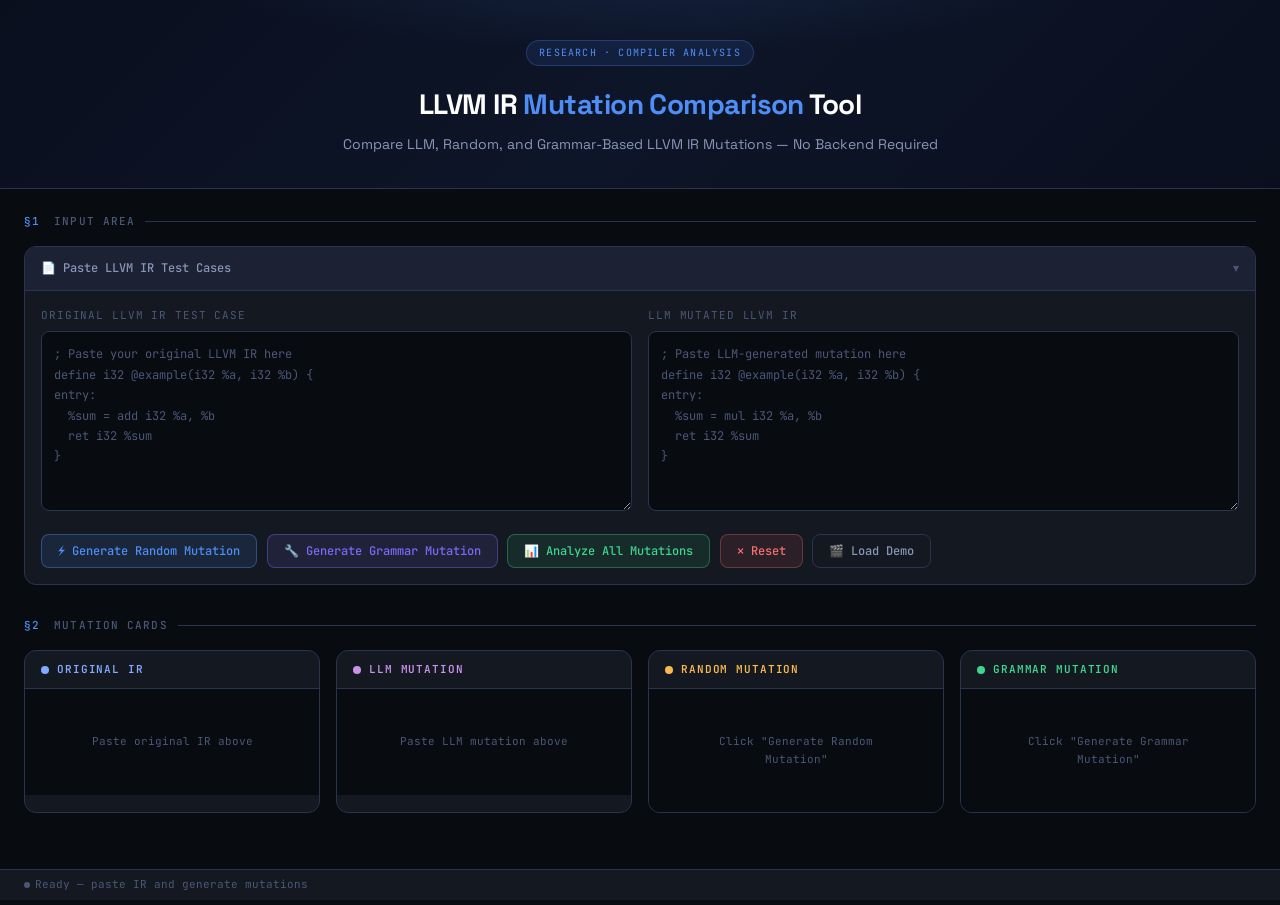
==== static/llvm-mutation-tool.html @ c58f556b "Added comparisions" ====
<!DOCTYPE html>
<html lang="en">
<head>
<meta charset="UTF-8">
<meta name="viewport" content="width=device-width, initial-scale=1.0">
<title>LLVM IR Mutation Comparison Tool</title>
<style>
@import url('https://fonts.googleapis.com/css2?family=JetBrains+Mono:wght@300;400;500;600&family=Space+Grotesk:wght@300;400;500;600;700&display=swap');

*, *::before, *::after { box-sizing: border-box; margin: 0; padding: 0; }

:root {
  --bg0: #080b10;
  --bg1: #0e1117;
  --bg2: #141820;
  --bg3: #1c2233;
  --bg4: #232b3e;
  --border: #2a3350;
  --border2: #3a4a6b;
  --text: #d4daf0;
  --text2: #8896b8;
  --text3: #4a5878;
  --accent: #4f8ef7;
  --accent2: #7c6af7;
  --green: #3dd68c;
  --red: #f76f6f;
  --amber: #f7b94f;
  --teal: #3dcfcf;
  --pink: #f76fbe;
  --mono: 'JetBrains Mono', monospace;
  --sans: 'Space Grotesk', sans-serif;
  --r: 8px;
  --r2: 12px;
}

html { scroll-behavior: smooth; }
body { background: var(--bg0); color: var(--text); font-family: var(--sans); font-size: 14px; line-height: 1.6; min-height: 100vh; overflow-x: hidden; }

/* SCROLLBAR */
::-webkit-scrollbar { width: 5px; height: 5px; }
::-webkit-scrollbar-track { background: var(--bg1); }
::-webkit-scrollbar-thumb { background: var(--border2); border-radius: 3px; }

/* HEADER */
.header {
  background: linear-gradient(135deg, #0a0f1e 0%, #0d1528 50%, #0a0f1e 100%);
  border-bottom: 1px solid var(--border);
  padding: 2.5rem 2rem 2rem;
  text-align: center;
  position: relative;
  overflow: hidden;
}
.header::before {
  content: '';
  position: absolute; inset: 0;
  background: radial-gradient(ellipse 60% 80% at 50% -20%, rgba(79,142,247,.12) 0%, transparent 60%);
  pointer-events: none;
}
.header-badge {
  display: inline-block;
  font-family: var(--mono);
  font-size: 10px;
  letter-spacing: .12em;
  text-transform: uppercase;
  color: var(--accent);
  background: rgba(79,142,247,.1);
  border: 1px solid rgba(79,142,247,.25);
  padding: 4px 12px;
  border-radius: 20px;
  margin-bottom: 1rem;
}
.header h1 {
  font-size: clamp(20px, 3vw, 28px);
  font-weight: 700;
  color: #fff;
  letter-spacing: -.02em;
  margin-bottom: .4rem;
}
.header h1 span { color: var(--accent); }
.header p { color: var(--text2); font-size: 14px; }

/* LAYOUT */
.container { max-width: 1400px; margin: 0 auto; padding: 1.5rem; }
.section { margin-bottom: 2rem; }
.section-title {
  font-family: var(--mono);
  font-size: 11px;
  font-weight: 500;
  letter-spacing: .1em;
  text-transform: uppercase;
  color: var(--text3);
  margin-bottom: 1rem;
  display: flex;
  align-items: center;
  gap: 10px;
}
.section-title::after { content: ''; flex: 1; height: 1px; background: var(--border); }
.section-title span { color: var(--accent); margin-right: 4px; }

/* PANELS */
.panel {
  background: var(--bg2);
  border: 1px solid var(--border);
  border-radius: var(--r2);
  overflow: hidden;
  transition: border-color .2s;
}
.panel:hover { border-color: var(--border2); }
.panel-header {
  padding: .75rem 1rem;
  background: var(--bg3);
  border-bottom: 1px solid var(--border);
  display: flex;
  align-items: center;
  justify-content: space-between;
  cursor: pointer;
  user-select: none;
}
.panel-header:hover { background: var(--bg4); }
.panel-title { font-family: var(--mono); font-size: 12px; font-weight: 500; color: var(--text2); display: flex; align-items: center; gap: 8px; }
.panel-chevron { color: var(--text3); font-size: 12px; transition: transform .2s; }
.panel.collapsed .panel-chevron { transform: rotate(-90deg); }
.panel.collapsed .panel-body { display: none; }
.panel-body { padding: 1rem; }

/* INPUTS */
.input-grid { display: grid; grid-template-columns: 1fr 1fr; gap: 1rem; }
@media(max-width:900px) { .input-grid { grid-template-columns: 1fr; } }

.input-label {
  font-family: var(--mono);
  font-size: 11px;
  color: var(--text3);
  text-transform: uppercase;
  letter-spacing: .08em;
  margin-bottom: .4rem;
}
.ir-textarea {
  width: 100%;
  background: var(--bg0);
  border: 1px solid var(--border);
  color: var(--teal);
  font-family: var(--mono);
  font-size: 12px;
  line-height: 1.7;
  padding: .75rem;
  border-radius: var(--r);
  resize: vertical;
  min-height: 180px;
  outline: none;
  transition: border-color .2s;
  tab-size: 2;
}
.ir-textarea:focus { border-color: var(--accent); }
.ir-textarea::placeholder { color: var(--text3); }

/* BUTTONS */
.btn-row { display: flex; flex-wrap: wrap; gap: .6rem; margin-top: 1rem; }
.btn {
  display: inline-flex;
  align-items: center;
  gap: 6px;
  padding: 8px 16px;
  border-radius: var(--r);
  border: 1px solid;
  font-family: var(--mono);
  font-size: 12px;
  font-weight: 500;
  cursor: pointer;
  transition: all .15s;
  outline: none;
  white-space: nowrap;
}
.btn:active { transform: scale(.97); }
.btn-primary { background: rgba(79,142,247,.12); border-color: rgba(79,142,247,.4); color: var(--accent); }
.btn-primary:hover { background: rgba(79,142,247,.2); border-color: var(--accent); }
.btn-purple { background: rgba(124,106,247,.12); border-color: rgba(124,106,247,.4); color: var(--accent2); }
.btn-purple:hover { background: rgba(124,106,247,.2); border-color: var(--accent2); }
.btn-green { background: rgba(61,214,140,.1); border-color: rgba(61,214,140,.35); color: var(--green); }
.btn-green:hover { background: rgba(61,214,140,.18); border-color: var(--green); }
.btn-ghost { background: transparent; border-color: var(--border); color: var(--text2); }
.btn-ghost:hover { background: var(--bg3); border-color: var(--border2); color: var(--text); }
.btn-danger { background: rgba(247,111,111,.1); border-color: rgba(247,111,111,.3); color: var(--red); }
.btn-danger:hover { background: rgba(247,111,111,.18); }

/* MUTATION CARDS GRID */
.mutation-grid { display: grid; grid-template-columns: repeat(4, 1fr); gap: 1rem; }
@media(max-width:1200px) { .mutation-grid { grid-template-columns: repeat(2, 1fr); } }
@media(max-width:600px) { .mutation-grid { grid-template-columns: 1fr; } }

.mutation-card {
  background: var(--bg2);
  border-radius: var(--r2);
  border: 1px solid var(--border);
  overflow: hidden;
  transition: border-color .2s, transform .2s;
}
.mutation-card:hover { border-color: var(--border2); transform: translateY(-2px); }
.card-header {
  padding: .6rem 1rem;
  display: flex;
  align-items: center;
  gap: 8px;
  border-bottom: 1px solid var(--border);
}
.card-dot { width: 8px; height: 8px; border-radius: 50%; flex-shrink: 0; }
.card-title { font-family: var(--mono); font-size: 11px; font-weight: 600; text-transform: uppercase; letter-spacing: .08em; }
.card-body-ir { padding: .75rem; background: var(--bg0); max-height: 280px; overflow-y: auto; }
.card-body-ir pre { font-family: var(--mono); font-size: 11px; line-height: 1.8; white-space: pre-wrap; word-break: break-all; }
.empty-ir { color: var(--text3); font-family: var(--mono); font-size: 11px; padding: 2rem; text-align: center; }

/* SYNTAX HIGHLIGHTING */
.kw { color: #c792ea; }
.ty { color: #82aaff; }
.fn { color: #ffcb6b; }
.num { color: #f78c6c; }
.cm { color: #546e7a; font-style: italic; }
.lb { color: var(--teal); }
.op { color: #f07178; }
.reg { color: #c3e88d; }
.str { color: #c3e88d; }

/* METRICS TABLE */
.metrics-table { width: 100%; border-collapse: collapse; font-size: 13px; }
.metrics-table th {
  background: var(--bg3);
  color: var(--text2);
  font-family: var(--mono);
  font-size: 11px;
  font-weight: 500;
  text-transform: uppercase;
  letter-spacing: .06em;
  padding: 10px 14px;
  text-align: left;
  border-bottom: 1px solid var(--border);
}
.metrics-table th:not(:first-child) { text-align: center; }
.metrics-table td { padding: 9px 14px; border-bottom: 1px solid rgba(42,51,80,.5); color: var(--text2); vertical-align: middle; }
.metrics-table td:first-child { font-family: var(--mono); font-size: 12px; color: var(--text3); }
.metrics-table td:not(:first-child) { text-align: center; }
.metrics-table tr:hover td { background: rgba(255,255,255,.02); }
.metric-val { font-family: var(--mono); font-weight: 600; color: var(--text); }
.metric-best { color: var(--green); }

/* VALIDATION BADGES */
.badge-row { display: flex; flex-wrap: wrap; gap: 6px; }
.badge {
  display: inline-flex;
  align-items: center;
  gap: 5px;
  padding: 3px 9px;
  border-radius: 4px;
  font-family: var(--mono);
  font-size: 11px;
  font-weight: 500;
}
.badge-pass { background: rgba(61,214,140,.12); color: var(--green); border: 1px solid rgba(61,214,140,.3); }
.badge-fail { background: rgba(247,111,111,.1); color: var(--red); border: 1px solid rgba(247,111,111,.25); }
.badge-warn { background: rgba(247,185,79,.1); color: var(--amber); border: 1px solid rgba(247,185,79,.25); }

/* PROGRESS BARS */
.progress-row { display: flex; align-items: center; gap: 10px; margin-bottom: .75rem; }
.progress-label { font-family: var(--mono); font-size: 11px; color: var(--text2); width: 180px; flex-shrink: 0; }
.progress-bar-wrap { flex: 1; background: var(--bg3); border-radius: 10px; height: 8px; overflow: hidden; }
.progress-bar { height: 100%; border-radius: 10px; transition: width .6s cubic-bezier(.4,0,.2,1); }
.progress-val { font-family: var(--mono); font-size: 11px; color: var(--text2); width: 36px; text-align: right; flex-shrink: 0; }

/* CFG DIAGRAM */
.cfg-grid { display: grid; grid-template-columns: repeat(4, 1fr); gap: 1rem; }
@media(max-width:1200px) { .cfg-grid { grid-template-columns: repeat(2, 1fr); } }
@media(max-width:600px) { .cfg-grid { grid-template-columns: 1fr; } }

.cfg-card { background: var(--bg2); border: 1px solid var(--border); border-radius: var(--r2); padding: 1rem; }
.cfg-card-title { font-family: var(--mono); font-size: 11px; text-transform: uppercase; letter-spacing: .08em; margin-bottom: 1rem; text-align: center; }
.cfg-diagram { display: flex; flex-direction: column; align-items: center; gap: 0; }
.cfg-node {
  padding: 6px 14px;
  border-radius: 6px;
  font-family: var(--mono);
  font-size: 11px;
  font-weight: 500;
  text-align: center;
  white-space: nowrap;
  min-width: 80px;
}
.cfg-entry { background: rgba(79,142,247,.15); border: 1px solid rgba(79,142,247,.4); color: var(--accent); }
.cfg-block { background: rgba(61,207,207,.1); border: 1px solid rgba(61,207,207,.3); color: var(--teal); }
.cfg-branch { background: rgba(247,185,79,.1); border: 1px solid rgba(247,185,79,.3); color: var(--amber); }
.cfg-exit { background: rgba(61,214,140,.1); border: 1px solid rgba(61,214,140,.3); color: var(--green); }
.cfg-arrow { color: var(--text3); font-family: var(--mono); font-size: 14px; line-height: 1; padding: 2px 0; }
.cfg-parallel { display: flex; gap: 8px; align-items: flex-start; }
.cfg-parallel-col { display: flex; flex-direction: column; align-items: center; gap: 0; }
.cfg-merge { display: flex; align-items: center; gap: 4px; font-family: var(--mono); font-size: 10px; color: var(--text3); }

/* CONCLUSION */
.conclusion-box {
  background: var(--bg2);
  border: 1px solid var(--border);
  border-left: 3px solid var(--accent);
  border-radius: var(--r2);
  padding: 1.25rem 1.5rem;
}
.conclusion-text { font-size: 14px; color: var(--text2); line-height: 1.8; }
.conclusion-text strong { color: var(--text); font-weight: 600; }

/* SCORE CELLS in evaluation */
.eval-grid { display: grid; grid-template-columns: repeat(3, 1fr); gap: 1rem; margin-bottom: 1rem; }
@media(max-width:800px) { .eval-grid { grid-template-columns: 1fr; } }
.eval-card { background: var(--bg3); border: 1px solid var(--border); border-radius: var(--r); padding: 1rem; }
.eval-card-title { font-family: var(--mono); font-size: 11px; text-transform: uppercase; letter-spacing: .07em; color: var(--text3); margin-bottom: .5rem; }
.eval-card-name { font-size: 13px; font-weight: 600; color: var(--text); margin-bottom: .75rem; }

/* VALIDATION GRID */
.val-grid { display: grid; grid-template-columns: repeat(4, 1fr); gap: 1rem; }
@media(max-width:1000px) { .val-grid { grid-template-columns: repeat(2, 1fr); } }

.val-card { background: var(--bg2); border: 1px solid var(--border); border-radius: var(--r2); overflow: hidden; }
.val-card-title { padding: .6rem 1rem; background: var(--bg3); border-bottom: 1px solid var(--border); font-family: var(--mono); font-size: 11px; text-transform: uppercase; letter-spacing: .07em; color: var(--text2); }
.val-card-body { padding: .75rem 1rem; }

/* FLASH ANIMATION */
@keyframes pulse { 0%,100%{opacity:1} 50%{opacity:.5} }
.loading { animation: pulse 1s infinite; color: var(--text3); font-family: var(--mono); font-size: 12px; padding: 1rem; text-align: center; }

/* DIVIDER */
hr { border: none; border-top: 1px solid var(--border); margin: 1.5rem 0; }

/* DIFF HIGHLIGHT */
.diff-add { background: rgba(61,214,140,.08); color: var(--green); }
.diff-del { background: rgba(247,111,111,.08); color: var(--red); text-decoration: line-through; opacity: .6; }

/* TOOLTIP */
[data-tip] { position: relative; cursor: help; }
[data-tip]::after {
  content: attr(data-tip);
  position: absolute;
  bottom: calc(100% + 6px);
  left: 50%;
  transform: translateX(-50%);
  background: var(--bg4);
  border: 1px solid var(--border2);
  color: var(--text);
  font-family: var(--mono);
  font-size: 11px;
  padding: 4px 8px;
  border-radius: 4px;
  white-space: nowrap;
  pointer-events: none;
  opacity: 0;
  transition: opacity .15s;
  z-index: 10;
}
[data-tip]:hover::after { opacity: 1; }

/* STATUS BAR */
.status-bar {
  position: fixed;
  bottom: 0; left: 0; right: 0;
  background: var(--bg2);
  border-top: 1px solid var(--border);
  padding: 6px 1.5rem;
  display: flex;
  align-items: center;
  gap: 1.5rem;
  font-family: var(--mono);
  font-size: 11px;
  color: var(--text3);
  z-index: 50;
}
.status-item { display: flex; align-items: center; gap: 5px; }
.status-dot { width: 6px; height: 6px; border-radius: 50%; }
.status-dot.green { background: var(--green); box-shadow: 0 0 6px var(--green); }
.status-dot.gray { background: var(--text3); }

body { padding-bottom: 36px; }
</style>
</head>
<body>

<div class="header">
  <div class="header-badge">research · compiler analysis</div>
  <h1>LLVM IR <span>Mutation Comparison</span> Tool</h1>
  <p>Compare LLM, Random, and Grammar-Based LLVM IR Mutations — No Backend Required</p>
</div>

<div class="container">

<!-- SECTION 2: INPUT -->
<div class="section">
  <div class="section-title"><span>§1</span> Input Area</div>
  <div class="panel">
    <div class="panel-header" onclick="togglePanel(this)">
      <span class="panel-title">📄 Paste LLVM IR Test Cases</span>
      <span class="panel-chevron">▾</span>
    </div>
    <div class="panel-body">
      <div class="input-grid">
        <div>
          <div class="input-label">Original LLVM IR Test Case</div>
          <textarea class="ir-textarea" id="ir-original" placeholder="; Paste your original LLVM IR here&#10;define i32 @example(i32 %a, i32 %b) {&#10;entry:&#10;  %sum = add i32 %a, %b&#10;  ret i32 %sum&#10;}" spellcheck="false"></textarea>
        </div>
        <div>
          <div class="input-label">LLM Mutated LLVM IR</div>
          <textarea class="ir-textarea" id="ir-llm" placeholder="; Paste LLM-generated mutation here&#10;define i32 @example(i32 %a, i32 %b) {&#10;entry:&#10;  %sum = mul i32 %a, %b&#10;  ret i32 %sum&#10;}" spellcheck="false"></textarea>
        </div>
      </div>
      <div class="btn-row">
        <button class="btn btn-primary" onclick="generateRandom()">⚡ Generate Random Mutation</button>
        <button class="btn btn-purple" onclick="generateGrammar()">🔧 Generate Grammar Mutation</button>
        <button class="btn btn-green" onclick="analyzeAll()">📊 Analyze All Mutations</button>
        <button class="btn btn-danger" onclick="resetAll()">✕ Reset</button>
      </div>
    </div>
  </div>
</div>

<!-- SECTION 3: MUTATION DISPLAY -->
<div class="section">
  <div class="section-title"><span>§2</span> Mutation Cards</div>
  <div class="mutation-grid">
    <div class="mutation-card" id="card-original">
      <div class="card-header">
        <div class="card-dot" style="background:#82aaff"></div>
        <span class="card-title" style="color:#82aaff">Original IR</span>
      </div>
      <div class="card-body-ir" id="display-original"><div class="empty-ir">Paste original IR above</div></div>
    </div>
    <div class="mutation-card" id="card-llm">
      <div class="card-header">
        <div class="card-dot" style="background:#c792ea"></div>
        <span class="card-title" style="color:#c792ea">LLM Mutation</span>
      </div>
      <div class="card-body-ir" id="display-llm"><div class="empty-ir">Paste LLM mutation above</div></div>
    </div>
    <div class="mutation-card" id="card-random">
      <div class="card-header">
        <div class="card-dot" style="background:#f7b94f"></div>
        <span class="card-title" style="color:#f7b94f">Random Mutation</span>
      </div>
      <div class="card-body-ir" id="display-random"><div class="empty-ir">Click "Generate Random Mutation"</div></div>
    </div>
    <div class="mutation-card" id="card-grammar">
      <div class="card-header">
        <div class="card-dot" style="background:#3dd68c"></div>
        <span class="card-title" style="color:#3dd68c">Grammar Mutation</span>
      </div>
      <div class="card-body-ir" id="display-grammar"><div class="empty-ir">Click "Generate Grammar Mutation"</div></div>
    </div>
  </div>
</div>

<!-- SECTION 4+5: ANALYSIS & VALIDATION -->
<div class="section" id="analysis-section" style="display:none">
  <div class="section-title"><span>§3</span> IR Analysis Engine</div>

  <div class="val-grid" id="validation-grid" style="margin-bottom:1rem">
    <!-- filled by JS -->
  </div>

  <div class="panel">
    <div class="panel-header" onclick="togglePanel(this)">
      <span class="panel-title">📋 Instruction Metrics</span>
      <span class="panel-chevron">▾</span>
    </div>
    <div class="panel-body" style="overflow-x:auto">
      <table class="metrics-table" id="metrics-table">
        <thead>
          <tr>
            <th>Metric</th>
            <th style="color:#82aaff">Original</th>
            <th style="color:#c792ea">LLM</th>
            <th style="color:#f7b94f">Random</th>
            <th style="color:#3dd68c">Grammar</th>
          </tr>
        </thead>
        <tbody id="metrics-body"></tbody>
      </table>
    </div>
  </div>
</div>

<!-- SECTION 6: COMPARISON DASHBOARD -->
<div class="section" id="comparison-section" style="display:none">
  <div class="section-title"><span>§4</span> Comparison Dashboard</div>
  <div class="panel">
    <div class="panel-header" onclick="togglePanel(this)">
      <span class="panel-title">📊 Full Comparison Table</span>
      <span class="panel-chevron">▾</span>
    </div>
    <div class="panel-body" style="overflow-x:auto">
      <table class="metrics-table" id="comparison-table">
        <thead>
          <tr>
            <th>Metric</th>
            <th style="color:#c792ea">LLM</th>
            <th style="color:#f7b94f">Random</th>
            <th style="color:#3dd68c">Grammar</th>
          </tr>
        </thead>
        <tbody id="comparison-body"></tbody>
      </table>
    </div>
  </div>
</div>

<!-- SECTION 7: RESEARCH EVALUATION -->
<div class="section" id="eval-section" style="display:none">
  <div class="section-title"><span>§5</span> Research Evaluation</div>
  <div class="eval-grid" id="eval-cards"></div>
  <div class="panel">
    <div class="panel-header" onclick="togglePanel(this)">
      <span class="panel-title">📈 Evaluation Scores</span>
      <span class="panel-chevron">▾</span>
    </div>
    <div class="panel-body" id="eval-bars"></div>
  </div>
</div>

<!-- SECTION 8: TRADITIONAL vs LLM -->
<div class="section" id="final-table-section" style="display:none">
  <div class="section-title"><span>§6</span> Traditional vs LLM Comparison</div>
  <div class="panel">
    <div class="panel-header" onclick="togglePanel(this)">
      <span class="panel-title">🔬 Final Research Report</span>
      <span class="panel-chevron">▾</span>
    </div>
    <div class="panel-body" style="overflow-x:auto">
      <table class="metrics-table" id="final-table">
        <thead>
          <tr>
            <th>Metric</th>
            <th style="color:#c792ea">LLM</th>
            <th style="color:#f7b94f">Random</th>
            <th style="color:#3dd68c">Grammar</th>
          </tr>
        </thead>
        <tbody id="final-body"></tbody>
      </table>
    </div>
  </div>
</div>

<!-- SECTION 9: CFG SUMMARY -->
<div class="section" id="cfg-section" style="display:none">
  <div class="section-title"><span>§7</span> Visual CFG Summary</div>
  <div class="cfg-grid" id="cfg-grid"></div>
</div>

<!-- SECTION 10: CONCLUSION -->
<div class="section" id="conclusion-section" style="display:none">
  <div class="section-title"><span>§8</span> Research Conclusion</div>
  <div class="conclusion-box">
    <div class="conclusion-text" id="conclusion-text"></div>
  </div>
</div>

</div><!-- /container -->

<div class="status-bar">
  <span class="status-item"><span class="status-dot" id="status-dot" style="background:var(--text3)"></span><span id="status-text">Ready — paste IR and generate mutations</span></span>
  <span class="status-item" id="status-counts"></span>
</div>

<script>
// ─── STATE ──────────────────────────────────────────────────────────────────
const state = {
  original: '', llm: '', random: '', grammar: '',
  metrics: {}, analyzed: false
};

// ─── SYNTAX HIGHLIGHTER ─────────────────────────────────────────────────────
function highlight(code) {
  if (!code || !code.trim()) return '<span style="color:var(--text3)">; (empty)</span>';
  const esc = s => s.replace(/&/g,'&amp;').replace(/</g,'&lt;').replace(/>/g,'&gt;');
  const lines = code.split('\n');
  return lines.map(line => {
    let l = esc(line);
    // comments
    if (/^\s*;/.test(line)) return `<span class="cm">${l}</span>`;
    // labels
    if (/^\s*\w[\w.]*:$/.test(line.trim())) return `<span class="lb">${l}</span>`;
    // keywords
    const kws = ['define','declare','ret','br','call','load','store','alloca','phi','getelementptr','bitcast','trunc','zext','sext','fpext','fptrunc','sitofp','fptosi','ptrtoint','inttoptr','unreachable','switch','indirectbr','invoke','resume','landingpad','to','label','align','global','constant','type','external','internal','private','dso_local','unnamed_addr','nounwind','uwtable','readnone','willreturn','mustprogress','nsw','nuw','exact','inbounds'];
    const types = ['i1','i8','i16','i32','i64','i128','float','double','void','ptr','i8\\*','i32\\*','i64\\*'];
    const arith = ['add','sub','mul','udiv','sdiv','urem','srem','fadd','fsub','fmul','fdiv','frem','shl','lshr','ashr','and','or','xor','icmp','fcmp','select'];
    const cmps = ['eq','ne','slt','sgt','sle','sge','ult','ugt','ule','uge','oeq','one','olt','ogt','ole','oge'];

    types.forEach(t => { l = l.replace(new RegExp(`\\b(${t})\\b`,'g'), '<span class="ty">$1</span>'); });
    kws.forEach(k => { l = l.replace(new RegExp(`\\b(${k})\\b`,'g'), '<span class="kw">$1</span>'); });
    arith.forEach(a => { l = l.replace(new RegExp(`\\b(${a})\\b`,'g'), '<span class="op">$1</span>'); });
    cmps.forEach(c => { l = l.replace(new RegExp(`\\b(${c})\\b`,'g'), '<span class="fn">$1</span>'); });
    // SSA registers
    l = l.replace(/(%[\w.]+)/g, '<span class="reg">$1</span>');
    // @functions
    l = l.replace(/(@[\w.]+)/g, '<span class="fn">$1</span>');
    // numbers
    l = l.replace(/\b(\d+)\b/g, '<span class="num">$1</span>');
    return l;
  }).join('\n');
}

// ─── DISPLAY CARD ────────────────────────────────────────────────────────────
function displayIR(containerId, code) {
  const el = document.getElementById(containerId);
  if (!code || !code.trim()) {
    el.innerHTML = '<div class="empty-ir">No IR available</div>';
    return;
  }
  el.innerHTML = `<pre>${highlight(code)}</pre>`;
}

// Update displays when user types
document.getElementById('ir-original').addEventListener('input', function() {
  state.original = this.value;
  displayIR('display-original', this.value);
  setStatus('gray', 'Original IR updated');
});
document.getElementById('ir-llm').addEventListener('input', function() {
  state.llm = this.value;
  displayIR('display-llm', this.value);
  setStatus('gray', 'LLM mutation updated');
});

// ─── RANDOM MUTATION ENGINE ──────────────────────────────────────────────────
function generateRandom() {
  const src = state.original || document.getElementById('ir-original').value;
  if (!src.trim()) { alert('Please paste an Original IR first.'); return; }
  state.original = src;
  displayIR('display-original', src);

  const mutations = [
    [/\badd\b/g, 'mul'],
    [/\bmul\b/g, 'add'],
    [/\bsub\b/g, 'xor'],
    [/\bxor\b/g, 'sub'],
    [/\bicmp eq\b/g, 'icmp ne'],
    [/\bicmp ne\b/g, 'icmp eq'],
    [/\bicmp slt\b/g, 'icmp sgt'],
    [/\bicmp sgt\b/g, 'icmp slt'],
    [/\bicmp ule\b/g, 'icmp uge'],
    [/\bicmp uge\b/g, 'icmp ule'],
    [/\bsdiv\b/g, 'udiv'],
    [/\budiv\b/g, 'sdiv'],
    [/\bsrem\b/g, 'urem'],
    [/\blshr\b/g, 'ashr'],
    [/\bashr\b/g, 'lshr'],
    [/\bfadd\b/g, 'fsub'],
    [/\bfsub\b/g, 'fadd'],
    [/\bfmul\b/g, 'fdiv'],
    [/\bor\b/g, 'and'],
    [/\band\b/g, 'or'],
  ];

  let mutated = src;
  let applied = 0;
  // Apply 1-3 random mutations
  const shuffled = mutations.sort(() => Math.random() - .5);
  for (const [from, to] of shuffled) {
    if (from.test(mutated)) {
      mutated = mutated.replace(from, to);
      applied++;
      if (applied >= 2) break;
    }
  }

  // Randomly negate a constant occasionally
  if (Math.random() > .5) {
    mutated = mutated.replace(/\b(\d{1,4})\b(?![\w:])/g, (m, n) => {
      if (Math.random() > .85 && n !== '0') return String(parseInt(n) + 1);
      return m;
    });
  }

  state.random = mutated;
  displayIR('display-random', mutated);
  setStatus('green', `Random mutation applied (${applied} substitution${applied!==1?'s':''})`);
}

// ─── GRAMMAR-BASED MUTATION ENGINE ───────────────────────────────────────────
function generateGrammar() {
  const src = state.original || document.getElementById('ir-original').value;
  if (!src.trim()) { alert('Please paste an Original IR first.'); return; }
  state.original = src;

  // Parse first function body
  const funcMatch = src.match(/(define[^\{]+\{)([\s\S]*?)(\}[^\{]*?)$/);
  if (!funcMatch) {
    // Fallback: append a new block
    state.grammar = src + '\n; [grammar: no function found, kept original]\n';
    displayIR('display-grammar', state.grammar);
    return;
  }

  const prefix = funcMatch[1];
  const body = funcMatch[2];
  const suffix = funcMatch[3];

  // Extract existing SSA regs
  const regs = [...new Set([...body.matchAll(/%(\w+)\s*=/g)].map(m => m[1]))];
  const getType = () => ['i32','i64','i8','i1','i32'][Math.floor(Math.random()*4)];
  const freshName = () => `%_g${Math.floor(Math.random()*9000+1000)}`;

  let additions = [];

  // 1. Insert an SSA arithmetic instruction using existing regs
  if (regs.length >= 2) {
    const r1 = `%${regs[Math.floor(Math.random()*regs.length)]}`;
    const r2 = `%${regs[Math.floor(Math.random()*regs.length)]}`;
    const t = 'i32';
    const ops = ['add','sub','and','or','xor'];
    const op = ops[Math.floor(Math.random()*ops.length)];
    const name = freshName();
    additions.push(`  ${name} = ${op} ${t} ${r1}, ${r2}   ; [grammar: inserted ${op}]`);
  } else {
    // use constants
    const name = freshName();
    additions.push(`  ${name} = add i32 0, 0   ; [grammar: inserted constant arithmetic]`);
  }

  // 2. Insert a comparison
  const cmpName = freshName();
  const cmpOps = ['icmp eq','icmp ne','icmp slt','icmp sgt'];
  const cmpOp = cmpOps[Math.floor(Math.random()*cmpOps.length)];
  if (regs.length >= 1) {
    const r = `%${regs[0]}`;
    additions.push(`  ${cmpName} = ${cmpOp} i32 ${r}, 0   ; [grammar: inserted comparison]`);
  } else {
    additions.push(`  ${cmpName} = icmp eq i32 0, 0   ; [grammar: inserted comparison]`);
  }

  // 3. Insert a new basic block with a branch before first ret
  const retIdx = body.lastIndexOf('ret ');
  let newBody;
  if (retIdx !== -1) {
    const beforeRet = body.slice(0, retIdx);
    const retLine = body.slice(retIdx);
    const insertBlock = `\n  ; [grammar: new SSA variable block]\n${additions.join('\n')}\n`;
    const branchBlock = `\n_grammar_check:\n  ; grammar-added block\n  br label %_grammar_exit\n_grammar_exit:\n`;
    newBody = beforeRet + insertBlock + retLine;
  } else {
    newBody = body + additions.join('\n') + '\n';
  }

  state.grammar = prefix + newBody + suffix;
  displayIR('display-grammar', state.grammar);
  setStatus('green', 'Grammar-based mutation generated');
}

// ─── ANALYSIS ENGINE ─────────────────────────────────────────────────────────
function analyzeIR(code) {
  if (!code || !code.trim()) return null;
  const lines = code.split('\n');
  const countInstr = (re) => lines.filter(l => re.test(l)).length;

  const add = countInstr(/\badd\b/);
  const sub = countInstr(/\bsub\b/);
  const mul = countInstr(/\bmul\b/);
  const div = countInstr(/\b[su]div\b/);
  const icmp = countInstr(/\bicmp\b/);
  const phi = countInstr(/\bphi\b/);
  const br = countInstr(/\bbr\b/);
  const ret = countInstr(/\bret\b/);
  const load = countInstr(/\bload\b/);
  const store = countInstr(/\bstore\b/);
  const call = countInstr(/\bcall\b/);
  const allInstr = add+sub+mul+div+icmp+phi+br+ret+load+store+call;

  const blocks = lines.filter(l => /^\s*[\w.]+:\s*$/.test(l.trim()) || /^\s*[\w.]+:(\s*;.*)?$/.test(l.trim())).length + 1;
  const ssaVars = new Set([...code.matchAll(/%[\w.]+(?=\s*=)/g)].map(m=>m[0])).size;
  const cfg = br + blocks;
  const loops = lines.filter(l => /\bphi\b/.test(l) || /br\s+label/.test(l)).length;
  const memOps = load + store;

  // Validation
  const hasDef = /\bdefine\b/.test(code);
  const hasRet = /\bret\b/.test(code);
  const hasSSA = /(%[\w.]+\s*=)/.test(code);
  const openB = (code.match(/\{/g)||[]).length;
  const closeB = (code.match(/\}/g)||[]).length;
  const balanced = openB === closeB && openB > 0;
  const hasLabel = /^\s*[\w.]+:\s*$/m.test(code);
  const hasLabelIfBr = !br || hasLabel;
  const valScore = [hasDef,hasRet,hasSSA,balanced,hasLabelIfBr].filter(Boolean).length;

  return { add,sub,mul,div,icmp,phi,br,ret,load,store,call,allInstr,blocks,ssaVars,cfg,loops,memOps,hasDef,hasRet,hasSSA,balanced,hasLabel,hasLabelIfBr,valScore };
}

function mutDist(a, b) {
  if (!a || !b) return {added:0, removed:0};
  const la = new Set(a.split('\n').map(l=>l.trim()).filter(Boolean));
  const lb = new Set(b.split('\n').map(l=>l.trim()).filter(Boolean));
  const added = [...lb].filter(l=>!la.has(l)).length;
  const removed = [...la].filter(l=>!lb.has(l)).length;
  return {added, removed};
}

function analyzeAll() {
  state.original = document.getElementById('ir-original').value;
  state.llm = document.getElementById('ir-llm').value;

  if (!state.random) generateRandom();
  if (!state.grammar) generateGrammar();

  displayIR('display-original', state.original);
  displayIR('display-llm', state.llm);

  const mo = analyzeIR(state.original);
  const ml = analyzeIR(state.llm);
  const mr = analyzeIR(state.random);
  const mg = analyzeIR(state.grammar);

  if (!mo) { alert('Please paste an Original IR first.'); return; }

  state.metrics = { original: mo, llm: ml, random: mr, grammar: mg };

  const distL = mutDist(state.original, state.llm);
  const distR = mutDist(state.original, state.random);
  const distG = mutDist(state.original, state.grammar);

  // VALIDATION CARDS
  renderValidation(mo, ml, mr, mg);

  // METRICS TABLE
  const mbody = document.getElementById('metrics-body');
  const best = (vals, hi=true) => {
    const nums = vals.map(Number);
    const target = hi ? Math.max(...nums) : Math.min(...nums.filter(n=>n>0)||[0]);
    return nums.map(n => n === target ? 'metric-best' : '');
  };

  const rows = [
    ['Total Instructions', mo.allInstr, ml?.allInstr??'—', mr?.allInstr??'—', mg?.allInstr??'—'],
    ['add count', mo.add, ml?.add??'—', mr?.add??'—', mg?.add??'—'],
    ['sub count', mo.sub, ml?.sub??'—', mr?.sub??'—', mg?.sub??'—'],
    ['mul count', mo.mul, ml?.mul??'—', mr?.mul??'—', mg?.mul??'—'],
    ['icmp count', mo.icmp, ml?.icmp??'—', mr?.icmp??'—', mg?.icmp??'—'],
    ['phi count', mo.phi, ml?.phi??'—', mr?.phi??'—', mg?.phi??'—'],
    ['br count', mo.br, ml?.br??'—', mr?.br??'—', mg?.br??'—'],
    ['load/store', mo.memOps, ml?.memOps??'—', mr?.memOps??'—', mg?.memOps??'—'],
    ['call count', mo.call, ml?.call??'—', mr?.call??'—', mg?.call??'—'],
    ['Basic Blocks', mo.blocks, ml?.blocks??'—', mr?.blocks??'—', mg?.blocks??'—'],
    ['SSA Variables', mo.ssaVars, ml?.ssaVars??'—', mr?.ssaVars??'—', mg?.ssaVars??'—'],
    ['CFG Complexity', mo.cfg, ml?.cfg??'—', mr?.cfg??'—', mg?.cfg??'—'],
    ['Validation Score', mo.valScore+'/5', (ml?.valScore??0)+'/5', (mr?.valScore??0)+'/5', (mg?.valScore??0)+'/5'],
  ];

  mbody.innerHTML = rows.map(([label,orig,...rest]) => {
    const vals = rest.map(v=>v);
    const bests = best(rest.map(v=>typeof v==='string'&&v.includes('/')?parseInt(v):Number(v)||0));
    return `<tr>
      <td>${label}</td>
      <td><span class="metric-val">${orig}</span></td>
      ${rest.map((v,i)=>`<td><span class="metric-val ${bests[i]}">${v}</span></td>`).join('')}
    </tr>`;
  }).join('');

  // COMPARISON TABLE
  const cbody = document.getElementById('comparison-body');
  const crows = [
    ['Instruction Count', ml?.allInstr??'—', mr?.allInstr??'—', mg?.allInstr??'—'],
    ['Basic Blocks', ml?.blocks??'—', mr?.blocks??'—', mg?.blocks??'—'],
    ['PHI Nodes', ml?.phi??'—', mr?.phi??'—', mg?.phi??'—'],
    ['CFG Complexity', ml?.cfg??'—', mr?.cfg??'—', mg?.cfg??'—'],
    ['SSA Variables', ml?.ssaVars??'—', mr?.ssaVars??'—', mg?.ssaVars??'—'],
    ['Added Instructions', distL.added, distR.added, distG.added],
    ['Removed Instructions', distL.removed, distR.removed, distG.removed],
    ['Validation Score', (ml?.valScore??0)+'/5', (mr?.valScore??0)+'/5', (mg?.valScore??0)+'/5'],
  ];
  cbody.innerHTML = crows.map(([label,...vals]) => {
    return `<tr><td>${label}</td>${vals.map(v=>`<td><span class="metric-val">${v}</span></td>`).join('')}</tr>`;
  }).join('');

  // RESEARCH EVALUATION
  renderEvaluation(ml, mr, mg, distL, distR, distG, mo);

  // FINAL TABLE
  renderFinalTable(ml, mr, mg, distL, distR, distG, mo);

  // CFG
  renderCFG(mo, ml, mr, mg);

  // CONCLUSION
  renderConclusion(ml, mr, mg, distL, distR, distG);

  // SHOW SECTIONS
  ['analysis-section','comparison-section','eval-section','final-table-section','cfg-section','conclusion-section']
    .forEach(id => document.getElementById(id).style.display = '');

  state.analyzed = true;
  setStatus('green', 'Analysis complete');
  document.getElementById('analysis-section').scrollIntoView({ behavior: 'smooth', block: 'start' });
}

function renderValidation(mo, ml, mr, mg) {
  const grid = document.getElementById('validation-grid');
  const checks = ['Has define','Has ret','Uses SSA','Balanced braces','Labels if branches'];
  const data = [
    {name:'Original', color:'#82aaff', m:mo},
    {name:'LLM', color:'#c792ea', m:ml},
    {name:'Random', color:'#f7b94f', m:mr},
    {name:'Grammar', color:'#3dd68c', m:mg},
  ];
  grid.innerHTML = data.map(({name,color,m}) => {
    if (!m) return `<div class="val-card"><div class="val-card-title" style="color:${color}">${name}</div><div class="val-card-body"><div class="badge badge-warn">No IR</div></div></div>`;
    const vals = [m.hasDef,m.hasRet,m.hasSSA,m.balanced,m.hasLabelIfBr];
    const badges = checks.map((c,i) =>
      `<div class="badge ${vals[i]?'badge-pass':'badge-fail'}" style="margin-bottom:4px">${vals[i]?'✓':'✗'} ${c}</div>`
    ).join('');
    return `<div class="val-card">
      <div class="val-card-title" style="color:${color}">${name} — ${m.valScore}/5</div>
      <div class="val-card-body">${badges}</div>
    </div>`;
  }).join('');
}

function pct(val, max) { return Math.min(100, Math.round((val/max)*100)); }

function scoreColor(s) {
  if (s >= 70) return 'var(--green)';
  if (s >= 40) return 'var(--amber)';
  return 'var(--red)';
}

function renderEvaluation(ml, mr, mg, distL, distR, distG, mo) {
  const evalColors = ['#c792ea','#f7b94f','#3dd68c'];
  const evalNames = ['LLM Mutation','Random Mutation','Grammar Mutation'];
  const metrics = [ml,mr,mg];
  const dists = [distL,distR,distG];

  // Valid IR probability (heuristic)
  const validProb = metrics.map(m => m ? Math.round((m.valScore/5)*100) : 0);
  // Structural diversity (CFG diff from original)
  const structDiv = metrics.map((m,i) => m ? Math.min(100, Math.round(((Math.abs((m.cfg||0)-(mo.cfg||0))+1)/(mo.cfg+1))*80 + (dists[i].added*3))) : 0);
  // Opt interest
  const optInt = metrics.map(m => m ? Math.min(100, Math.round((m.loops*15 + m.phi*20 + m.br*10 + m.memOps*15 + m.allInstr*2))) : 0);
  // Novelty
  const novelty = metrics.map((m,i) => m ? Math.min(100, Math.round((dists[i].added*10 + dists[i].removed*8 + Math.abs((m.ssaVars||0)-(mo.ssaVars||0))*5))) : 0);

  const ecards = document.getElementById('eval-cards');
  ecards.innerHTML = evalNames.map((name,i) => {
    const m = metrics[i]; if (!m) return '';
    const overall = Math.round((validProb[i]+structDiv[i]+optInt[i]+novelty[i])/4);
    return `<div class="eval-card">
      <div class="eval-card-title">Overall Score</div>
      <div class="eval-card-name" style="color:${evalColors[i]}">${name}</div>
      <div style="font-family:var(--mono);font-size:28px;font-weight:700;color:${scoreColor(overall)}">${overall}</div>
      <div style="font-family:var(--mono);font-size:11px;color:var(--text3)">/ 100</div>
    </div>`;
  }).join('');

  const ebars = document.getElementById('eval-bars');
  const barDefs = [
    {label:'Valid IR Probability',    vals:validProb, colors:evalColors},
    {label:'Structural Diversity',    vals:structDiv, colors:evalColors},
    {label:'Optimization Interest',   vals:optInt,    colors:evalColors},
    {label:'Novelty Score',           vals:novelty,   colors:evalColors},
  ];
  const mutLabels = ['LLM','Rnd','Grm'];
  ebars.innerHTML = barDefs.map(({label,vals,colors}) => `
    <div style="margin-bottom:1.25rem">
      <div style="font-family:var(--mono);font-size:11px;color:var(--text2);margin-bottom:.5rem">${label}</div>
      ${vals.map((v,i) => `
        <div class="progress-row">
          <div class="progress-label" style="color:${colors[i]};width:130px">${evalNames[i].split(' ')[0]}</div>
          <div class="progress-bar-wrap"><div class="progress-bar" style="width:${v}%;background:${colors[i]}"></div></div>
          <div class="progress-val">${v}%</div>
        </div>`).join('')}
    </div>`).join('');
}

function renderFinalTable(ml, mr, mg, distL, distR, distG, mo) {
  const tbody = document.getElementById('final-body');
  const m = [ml,mr,mg];
  const d = [distL,distR,distG];
  const validPct = m.map(x => x ? Math.round((x.valScore/5)*100)+'%' : '—');
  const ssaErr = m.map(x => x ? (x.hasSSA?'0':'1+') : '—');
  const phiErr = m.map(x => {
    if (!x) return '—';
    // Heuristic: phi error if phi>0 but blocks<=1
    return (x.phi > 0 && x.blocks <= 1) ? '1' : '0';
  });
  const useful = m.map((x,i) => x ? (d[i].added > 0 || d[i].removed > 0 ? 'Yes' : 'No') : '—');
  const uniqueCFG = m.map((x,i) => {
    if (!x) return '—';
    return (x.cfg !== mo.cfg || x.blocks !== mo.blocks) ? 'Yes' : 'No';
  });

  const rows = [
    ['Valid IR %', ...validPct],
    ['SSA Errors (est.)', ...ssaErr],
    ['PHI Errors (est.)', ...phiErr],
    ['Useful Mutations', ...useful],
    ['Unique CFGs', ...uniqueCFG],
    ['Instruction Delta', ...d.map(x=>`+${x.added}/-${x.removed}`)],
    ['CFG Complexity', ...m.map(x=>x?x.cfg:'—')],
  ];

  tbody.innerHTML = rows.map(([lbl,...vals]) =>
    `<tr><td>${lbl}</td>${vals.map(v=>`<td><span class="metric-val">${v}</span></td>`).join('')}</tr>`
  ).join('');
}

function renderCFG(mo, ml, mr, mg) {
  const cfgGrid = document.getElementById('cfg-grid');
  const defs = [
    {name:'Original',  color:'#82aaff', m:mo},
    {name:'LLM',       color:'#c792ea', m:ml},
    {name:'Random',    color:'#f7b94f', m:mr},
    {name:'Grammar',   color:'#3dd68c', m:mg},
  ];

  cfgGrid.innerHTML = defs.map(({name,color,m}) => {
    if (!m) return `<div class="cfg-card"><div class="cfg-card-title" style="color:${color}">${name} CFG</div><div class="empty-ir">No data</div></div>`;

    const blocks = Math.max(1, m.blocks);
    const hasBranch = m.br > 0;
    const hasLoop = m.loops > 1;
    const hasPhi = m.phi > 0;

    // Build a simple CFG
    let diagram = `<div class="cfg-diagram">`;
    diagram += `<div class="cfg-node cfg-entry">entry</div>`;
    diagram += `<div class="cfg-arrow">↓</div>`;

    if (hasBranch && blocks > 2) {
      // Show branch split
      diagram += `<div class="cfg-node cfg-branch" style="border-color:${color};color:${color}">cond.br</div>`;
      diagram += `<div class="cfg-arrow">↙&nbsp;&nbsp;↘</div>`;
      diagram += `<div style="display:flex;gap:12px;justify-content:center">`;
      diagram += `<div class="cfg-node cfg-block">bb.true</div>`;
      diagram += `<div class="cfg-node cfg-block">bb.false</div>`;
      diagram += `</div>`;
      diagram += `<div class="cfg-arrow">↘&nbsp;&nbsp;↙</div>`;
    } else if (blocks > 1) {
      for (let i=1; i<Math.min(blocks,4); i++) {
        diagram += `<div class="cfg-node cfg-block">block.${i}</div>`;
        if (i < Math.min(blocks,4)-1) diagram += `<div class="cfg-arrow">↓</div>`;
      }
      diagram += `<div class="cfg-arrow">↓</div>`;
    }

    if (hasPhi) {
      diagram += `<div class="cfg-node cfg-branch" style="font-size:10px">φ merge</div>`;
      diagram += `<div class="cfg-arrow">↓</div>`;
    }
    if (hasLoop) {
      diagram += `<div class="cfg-node cfg-block" style="border-style:dashed">loop.back</div>`;
      diagram += `<div class="cfg-arrow">↓</div>`;
    }

    diagram += `<div class="cfg-node cfg-exit">exit / ret</div>`;
    diagram += `</div>`;

    const stats = [
      `<span style="color:${color}">${m.blocks}</span> blocks`,
      `<span style="color:${color}">${m.br}</span> branches`,
      `<span style="color:${color}">${m.phi}</span> phis`,
    ].join(' · ');

    return `<div class="cfg-card">
      <div class="cfg-card-title" style="color:${color}">${name} CFG</div>
      ${diagram}
      <div style="text-align:center;font-family:var(--mono);font-size:10px;color:var(--text3);margin-top:.75rem">${stats}</div>
    </div>`;
  }).join('');
}

function renderConclusion(ml, mr, mg, distL, distR, distG) {
  const texts = [];
  if (ml && mr && mg) {
    // CFG complexity comparison
    const cfgs = {llm:ml.cfg, rand:mr.cfg, gram:mg.cfg};
    const maxCFG = Object.entries(cfgs).sort((a,b)=>b[1]-a[1])[0];
    const nameMap = {llm:'LLM',rand:'Random',gram:'Grammar'};
    texts.push(`<strong>${nameMap[maxCFG[0]]} mutation</strong> produces the highest CFG complexity score (${maxCFG[1]}), suggesting richer control flow structure.`);

    // Validity
    const bestVal = [['LLM',ml.valScore],['Random',mr.valScore],['Grammar',mg.valScore]].sort((a,b)=>b[1]-a[1])[0];
    texts.push(`<strong>${bestVal[0]} mutation</strong> achieves the highest validation score (${bestVal[1]}/5), indicating stronger adherence to LLVM IR structural rules.`);

    // Novelty
    const novs = [['LLM',distL],['Random',distR],['Grammar',distG]];
    const mostNovel = novs.sort((a,b)=>(b[1].added+b[1].removed)-(a[1].added+a[1].removed))[0];
    texts.push(`<strong>${mostNovel[0]} mutation</strong> introduces the most structural novelty, with ${mostNovel[1].added} added and ${mostNovel[1].removed} removed instruction lines relative to the original.`);

    // PHI / SSA richness
    const maxPhi = [['LLM',ml.phi],['Random',mr.phi],['Grammar',mg.phi]].sort((a,b)=>b[1]-a[1])[0];
    if (maxPhi[1] > 0) texts.push(`<strong>${maxPhi[0]} mutation</strong> introduces the most PHI nodes (${maxPhi[1]}), enabling richer data-flow analysis opportunities.`);
    else texts.push(`No mutation introduces PHI nodes — consider testing with loop-containing IR to evaluate data-flow diversity.`);

    // Summary
    texts.push(`<em>Overall:</em> LLM-based mutation tends to produce semantically meaningful transformations, while random mutation excels at uncovering shallow syntactic variants. Grammar-based mutation best preserves structural validity, making it most suitable for correctness-focused fuzzing campaigns.`);
  } else {
    texts.push('Run <strong>Analyze All Mutations</strong> to generate the research conclusion.');
  }

  document.getElementById('conclusion-text').innerHTML = texts.map(t=>`<p style="margin-bottom:.75rem">${t}</p>`).join('');
}

// ─── PANEL TOGGLE ─────────────────────────────────────────────────────────────
function togglePanel(header) {
  const panel = header.closest('.panel');
  panel.classList.toggle('collapsed');
}

// ─── RESET ────────────────────────────────────────────────────────────────────
function resetAll() {
  document.getElementById('ir-original').value = '';
  document.getElementById('ir-llm').value = '';
  ['original','llm','random','grammar'].forEach(k => {
    state[k] = '';
    const el = document.getElementById(`display-${k}`);
    const msgs = {original:'Paste original IR above',llm:'Paste LLM mutation above',random:'Click "Generate Random Mutation"',grammar:'Click "Generate Grammar Mutation"'};
    el.innerHTML = `<div class="empty-ir">${msgs[k]}</div>`;
  });
  ['analysis-section','comparison-section','eval-section','final-table-section','cfg-section','conclusion-section']
    .forEach(id => document.getElementById(id).style.display = 'none');
  state.analyzed = false;
  setStatus('gray', 'Reset — paste IR and generate mutations');
}

// ─── STATUS ───────────────────────────────────────────────────────────────────
function setStatus(color, msg) {
  const dot = document.getElementById('status-dot');
  const txt = document.getElementById('status-text');
  const colorMap = {green:'var(--green)',gray:'var(--text3)',amber:'var(--amber)',red:'var(--red)'};
  dot.style.background = colorMap[color]||'var(--text3)';
  dot.style.boxShadow = color==='green'?`0 0 6px var(--green)`:color==='amber'?'0 0 6px var(--amber)':'none';
  txt.textContent = msg;
}

// ─── LOAD DEMO ────────────────────────────────────────────────────────────────
function loadDemo() {
  const orig = `; Fibonacci-style function
define i32 @fib(i32 %n) {
entry:
  %cmp = icmp slt i32 %n, 2
  br i1 %cmp, label %base, label %recurse

base:
  ret i32 %n

recurse:
  %n1 = sub i32 %n, 1
  %n2 = sub i32 %n, 2
  %r1 = call i32 @fib(i32 %n1)
  %r2 = call i32 @fib(i32 %n2)
  %sum = add i32 %r1, %r2
  ret i32 %sum
}`;
  const llmMut = `; LLM mutation: changed add to mul, sub to xor
define i32 @fib(i32 %n) {
entry:
  %cmp = icmp slt i32 %n, 2
  br i1 %cmp, label %base, label %recurse

base:
  ret i32 %n

recurse:
  %n1 = xor i32 %n, 1
  %n2 = sub i32 %n, 2
  %r1 = call i32 @fib(i32 %n1)
  %r2 = call i32 @fib(i32 %n2)
  %sum = mul i32 %r1, %r2
  ; LLM added extra comparison for loop analysis
  %check = icmp ne i32 %sum, 0
  ret i32 %sum
}`;
  document.getElementById('ir-original').value = orig;
  document.getElementById('ir-llm').value = llmMut;
  state.original = orig; state.llm = llmMut; state.random = ''; state.grammar = '';
  displayIR('display-original', orig);
  displayIR('display-llm', llmMut);
  setStatus('amber', 'Demo loaded — click Analyze All Mutations');
}

// Add a demo button
document.querySelector('.btn-row').insertAdjacentHTML('beforeend',
  `<button class="btn btn-ghost" onclick="loadDemo()">🎬 Load Demo</button>`);
</script>
</body>
</html>
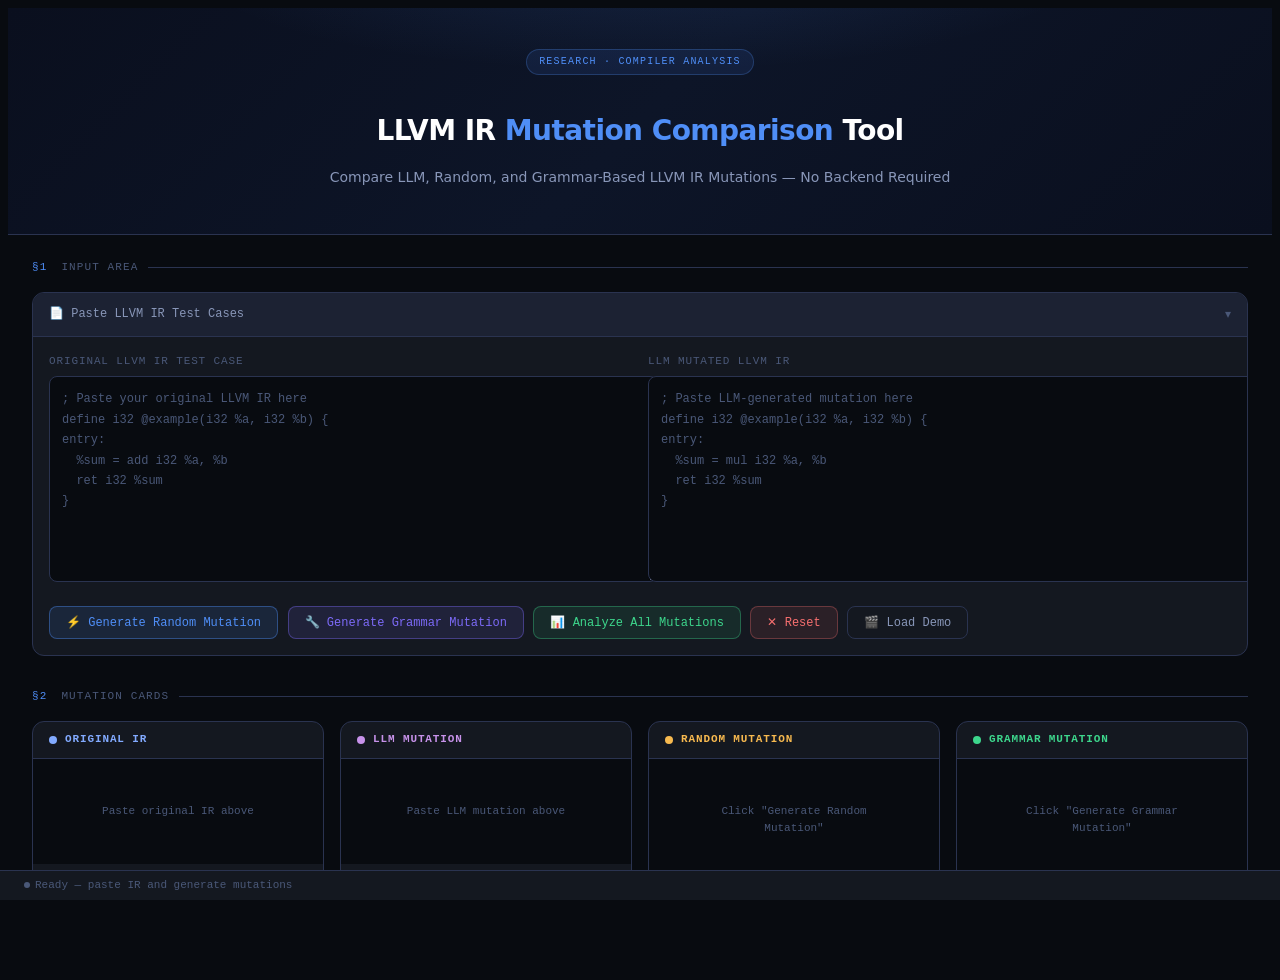
==== commit d89041f5: "Improved UI" ====
--- a/static/llvm-mutation-tool.html
+++ b/static/llvm-mutation-tool.html
@@ -5,7 +5,9 @@
 <meta name="viewport" content="width=device-width, initial-scale=1.0">
 <title>LLVM IR Mutation Comparison Tool</title>
 <style>
-@import url('https://fonts.googleapis.com/css2?family=JetBrains+Mono:wght@300;400;500;600&family=Space+Grotesk:wght@300;400;500;600;700&display=swap');
+<link rel="preconnect" href="https://fonts.googleapis.com">
+<link rel="preconnect" href="https://fonts.gstatic.com" crossorigin>
+<link href="https://fonts.googleapis.com/css2?family=Inter:wght@400;500;600;700&family=JetBrains+Mono:wght@400;500&display=swap" rel="stylesheet">
 
 *, *::before, *::after { box-sizing: border-box; margin: 0; padding: 0; }
 
@@ -27,14 +29,14 @@
   --amber: #f7b94f;
   --teal: #3dcfcf;
   --pink: #f76fbe;
-  --mono: 'JetBrains Mono', monospace;
-  --sans: 'Space Grotesk', sans-serif;
+  --mono: 'JetBrains Mono', 'Fira Code', monospace;
+  --sans: 'Inter', system-ui, -apple-system, sans-serif;
   --r: 8px;
   --r2: 12px;
 }
 
 html { scroll-behavior: smooth; }
-body { background: var(--bg0); color: var(--text); font-family: var(--sans); font-size: 14px; line-height: 1.6; min-height: 100vh; overflow-x: hidden; }
+body { background: var(--bg0); color: var(--text); font-family: var(--sans); font-size: 0.9375rem; line-height: 1.55; min-height: 100vh; overflow-x: hidden; -webkit-font-smoothing: antialiased; }
 
 /* SCROLLBAR */
 ::-webkit-scrollbar { width: 5px; height: 5px; }
